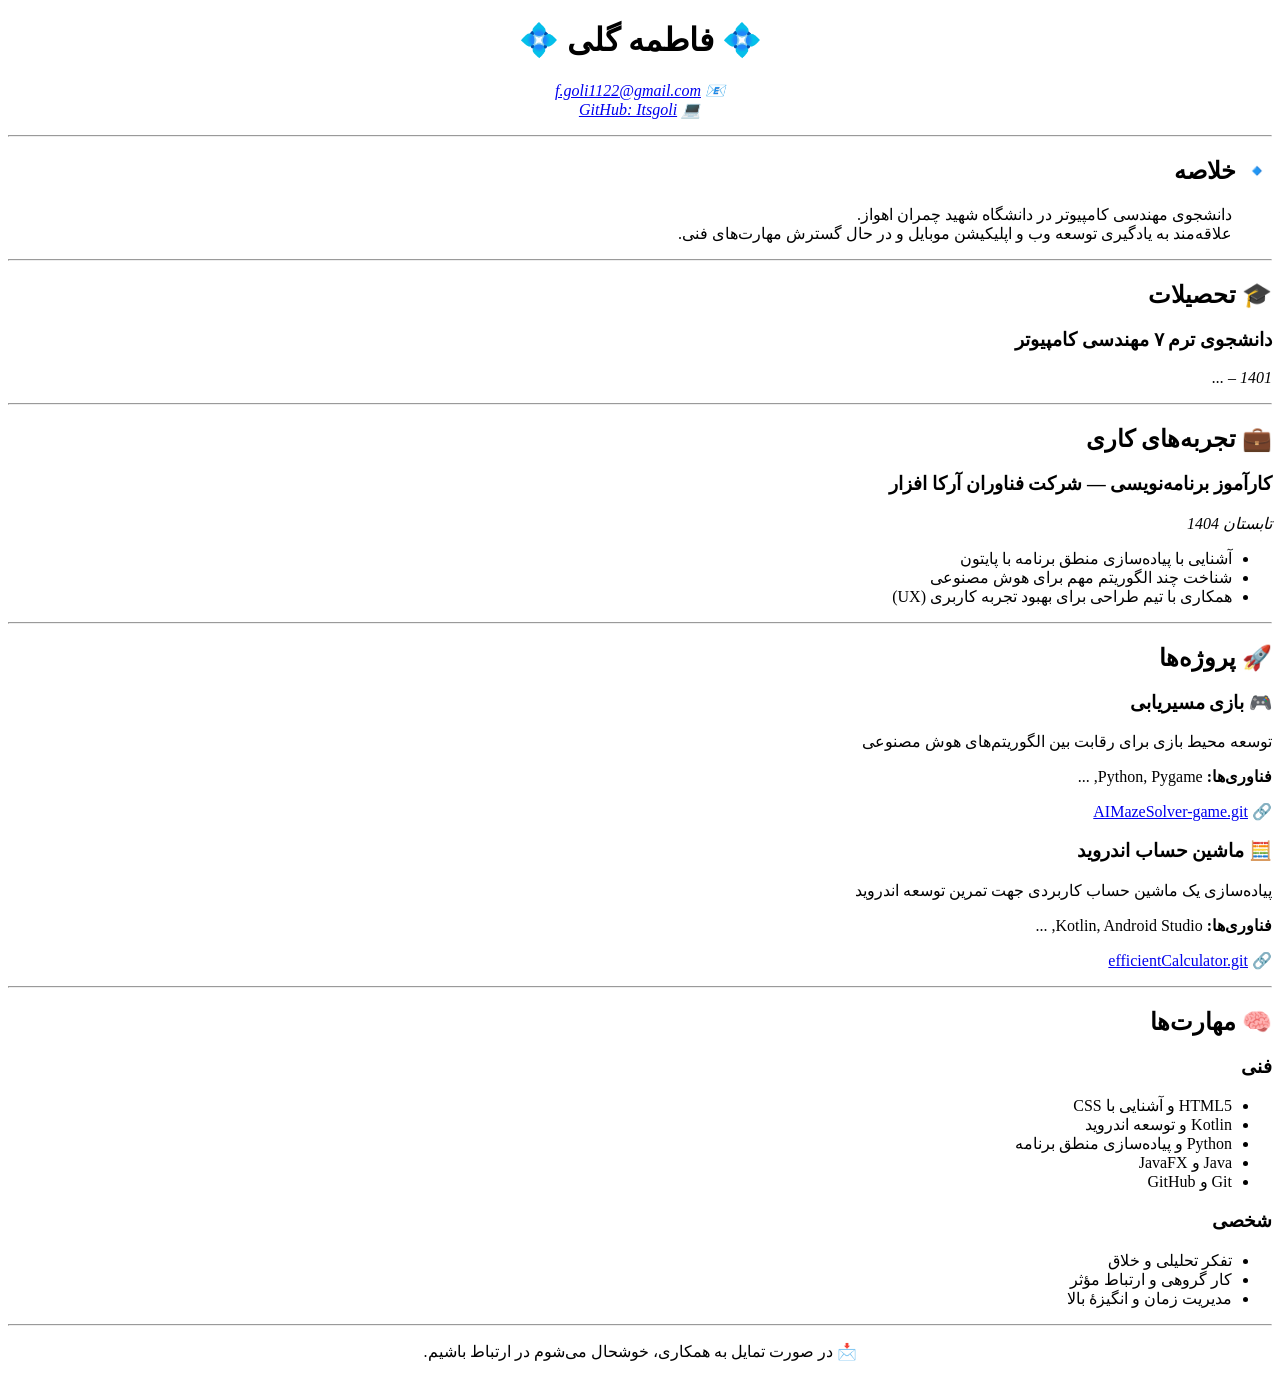
==== index.html @ 6428c562 "Initial commit" ====
<!doctype html>
<html lang="fa" dir="rtl">
<head>
  <meta charset="utf-8" />
  <meta name="viewport" content="width=device-width,initial-scale=1" />
  <title>رزومه شخصی فاطمه گلی</title>
</head>

<body>

  <header>
    <center>
      <h1>💠 <strong>فاطمه گلی</strong> 💠</h1>
      <address>
        <p>
          📧 <a href="mailto:f.goli1122@gmail.com">f.goli1122@gmail.com</a><br>
          💻 <a href="https://github.com/Itsgoli" target="_blank">GitHub: Itsgoli</a>
        </p>
      </address>
    </center>
    <hr>
  </header>

  <main>

    <section>
      <h2>🔹 خلاصه</h2>
      <blockquote>
        دانشجوی مهندسی کامپیوتر در دانشگاه شهید چمران اهواز.<br>
        علاقه‌مند به یادگیری توسعه وب و اپلیکیشن موبایل و در حال گسترش مهارت‌های فنی.
      </blockquote>
      <hr>
    </section>

    <section>
      <h2>🎓 تحصیلات</h2>
      <article>
        <h3>دانشجوی ترم ۷ مهندسی کامپیوتر</h3>
        <p><em>1401 – ...</em></p>
      </article>
      <hr>
    </section>

    <section>
      <h2>💼 تجربه‌های کاری</h2>

      <article>
        <h3>کارآموز برنامه‌نویسی — شرکت فناوران آرکا افزار</h3>
        <p><em>تابستان 1404</em></p>
        <ul>
          <li>آشنایی با پیاده‌سازی منطق برنامه با پایتون</li>
          <li>شناخت چند الگوریتم مهم برای هوش مصنوعی</li>
          <li>همکاری با تیم طراحی برای بهبود تجربه کاربری (UX)</li>
        </ul>
      </article>
      <hr>
    </section>

    <section>
      <h2>🚀 پروژه‌ها</h2>

      <article>
        <h3>🎮 بازی مسیر‌یابی</h3>
        <p>توسعه محیط بازی برای رقابت بین الگوریتم‌های هوش مصنوعی</p>
        <p><strong>فناوری‌ها:</strong> Python, Pygame, ...</p>
        <p>🔗 <a href="https://github.com/Itsgoli/AIMazeSolver-game.git" target="_blank">AIMazeSolver-game.git</a></p>
      </article>

      <article>
        <h3>🧮 ماشین حساب اندروید</h3>
        <p>پیاده‌سازی یک ماشین حساب کاربردی جهت تمرین توسعه اندروید</p>
        <p><strong>فناوری‌ها:</strong> Kotlin, Android Studio, ...</p>
        <p>🔗 <a href="https://github.com/Itsgoli/efficientCalculator.git" target="_blank">efficientCalculator.git</a></p>
      </article>
      <hr>
    </section>

    <section>
      <h2>🧠 مهارت‌ها</h2>

      <h3>فنی</h3>
      <ul>
        <li>HTML5 و آشنایی با CSS</li>
        <li>Kotlin و توسعه اندروید</li>
        <li>Python و پیاده‌سازی منطق برنامه</li>
        <li>Java و JavaFX</li>
        <li>Git و GitHub</li>
      </ul>

      <h3>شخصی</h3>
      <ul>
        <li>تفکر تحلیلی و خلاق</li>
        <li>کار گروهی و ارتباط مؤثر</li>
        <li>مدیریت زمان و انگیزهٔ بالا</li>
      </ul>
    </section>

  </main>

  <footer>
    <hr>
    <center>
      <p>📩 در صورت تمایل به همکاری، خوشحال می‌شوم در ارتباط باشیم.</p>
    </center>
  </footer>

</body>
</html>
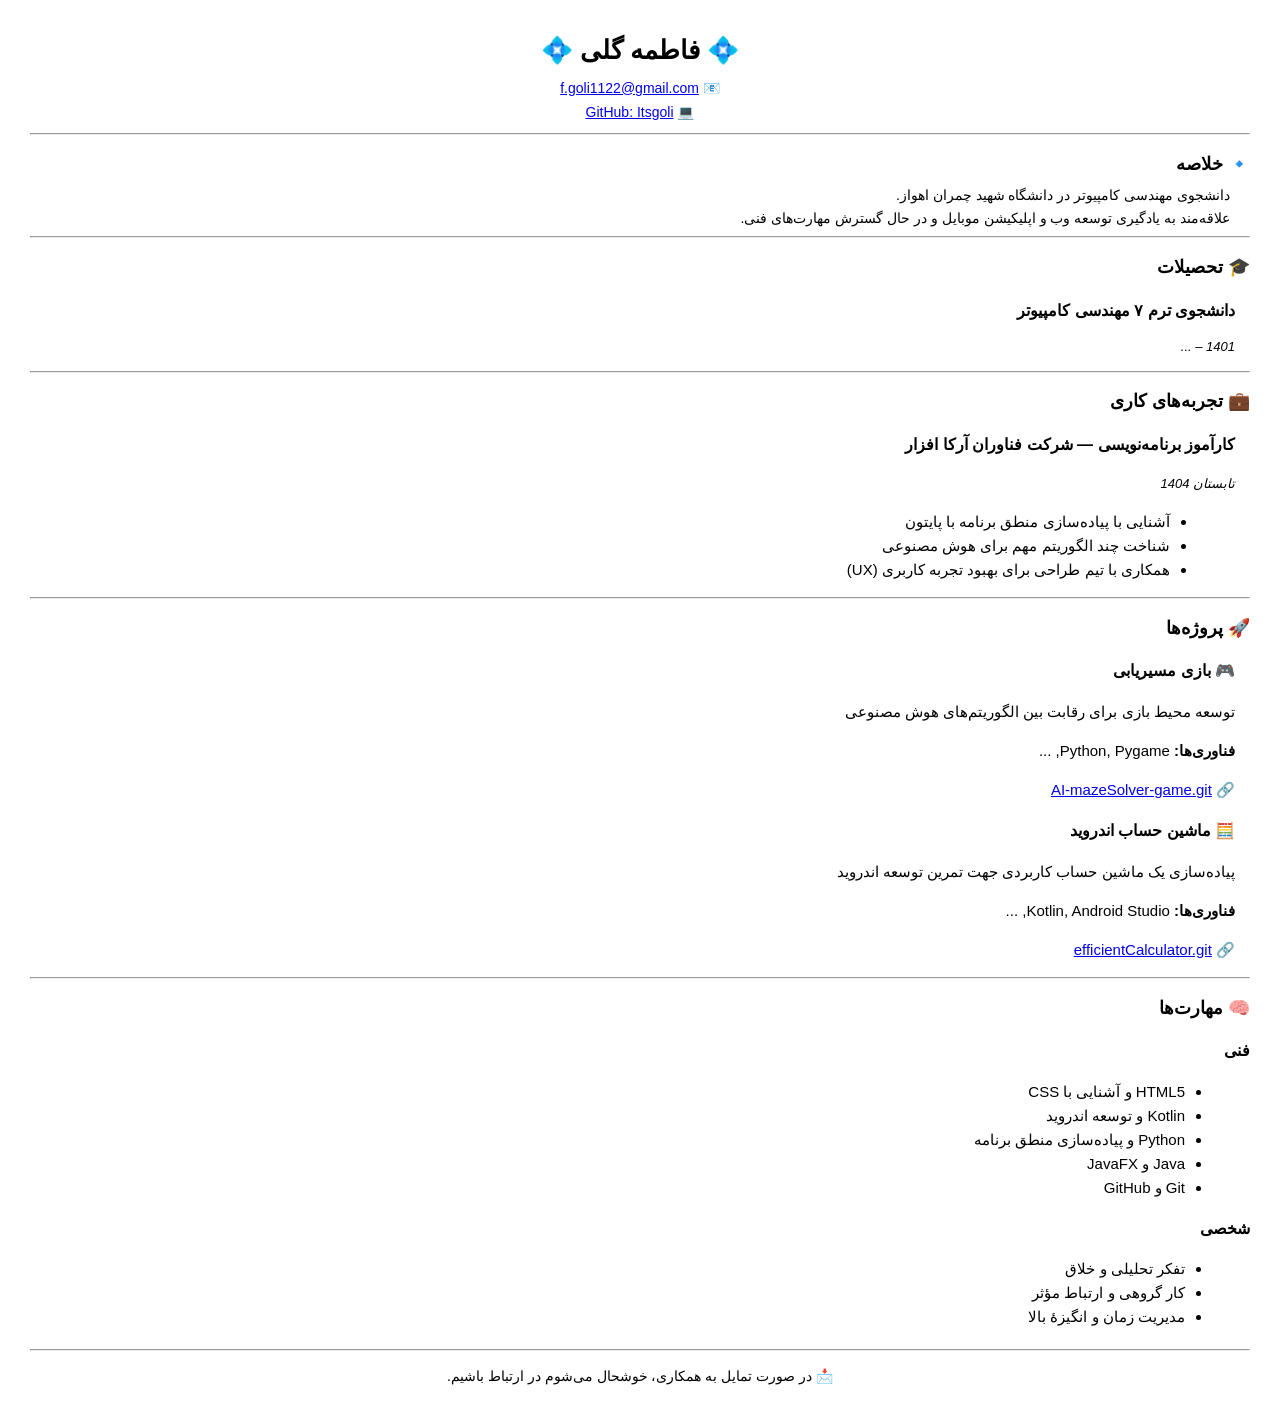
==== commit 8ec61d60: "adding github address" ====
--- a/index.html
+++ b/index.html
@@ -3,29 +3,27 @@
 <head>
   <meta charset="utf-8" />
   <meta name="viewport" content="width=device-width,initial-scale=1" />
-  <title>رزومه شخصی فاطمه گلی</title>
+  <title>رزومه فاطمه گلی</title>
 </head>
 
-<body>
+<body style="font-family: sans-serif; line-height:1.6; margin:30px;">
 
-  <header>
-    <center>
-      <h1>💠 <strong>فاطمه گلی</strong> 💠</h1>
-      <address>
-        <p>
-          📧 <a href="mailto:f.goli1122@gmail.com">f.goli1122@gmail.com</a><br>
-          💻 <a href="https://github.com/Itsgoli" target="_blank">GitHub: Itsgoli</a>
-        </p>
-      </address>
-    </center>
-    <hr>
+  <header style="text-align:center;">
+    <h1 style="font-size:26px; margin-bottom:5px;">💠 <strong>فاطمه گلی</strong> 💠</h1>
+    <p style="font-size:14px; margin:2px;">
+      📧 <a href="mailto:f.goli1122@gmail.com">f.goli1122@gmail.com</a>
+    </p>
+    <p style="font-size:14px; margin:2px;">
+      💻 <a href="https://github.com/Itsgoli" target="_blank">GitHub: Itsgoli</a>
+    </p>
+    <hr style="margin-top:10px;">
   </header>
 
-  <main>
+  <main style="font-size:15px;">
 
     <section>
-      <h2>🔹 خلاصه</h2>
-      <blockquote>
+      <h2 style="font-size:18px; margin-bottom:4px;">🔹 خلاصه</h2>
+      <blockquote style="margin:5px 20px; font-size:14px;">
         دانشجوی مهندسی کامپیوتر در دانشگاه شهید چمران اهواز.<br>
         علاقه‌مند به یادگیری توسعه وب و اپلیکیشن موبایل و در حال گسترش مهارت‌های فنی.
       </blockquote>
@@ -33,21 +31,20 @@
     </section>
 
     <section>
-      <h2>🎓 تحصیلات</h2>
-      <article>
-        <h3>دانشجوی ترم ۷ مهندسی کامپیوتر</h3>
-        <p><em>1401 – ...</em></p>
+      <h2 style="font-size:18px;">🎓 تحصیلات</h2>
+      <article style="margin-right:15px;">
+        <h3 style="font-size:16px; margin-bottom:2px;">دانشجوی ترم ۷ مهندسی کامپیوتر</h3>
+        <p style="font-size:13px;"><em>1401 – ...</em></p>
       </article>
       <hr>
     </section>
 
     <section>
-      <h2>💼 تجربه‌های کاری</h2>
-
-      <article>
-        <h3>کارآموز برنامه‌نویسی — شرکت فناوران آرکا افزار</h3>
-        <p><em>تابستان 1404</em></p>
-        <ul>
+      <h2 style="font-size:18px;">💼 تجربه‌های کاری</h2>
+      <article style="margin-right:15px;">
+        <h3 style="font-size:16px;">کارآموز برنامه‌نویسی — شرکت فناوران آرکا افزار</h3>
+        <p style="font-size:13px;"><em>تابستان 1404</em></p>
+        <ul style="margin-right:25px;">
           <li>آشنایی با پیاده‌سازی منطق برنامه با پایتون</li>
           <li>شناخت چند الگوریتم مهم برای هوش مصنوعی</li>
           <li>همکاری با تیم طراحی برای بهبود تجربه کاربری (UX)</li>
@@ -57,17 +54,17 @@
     </section>
 
     <section>
-      <h2>🚀 پروژه‌ها</h2>
+      <h2 style="font-size:18px;">🚀 پروژه‌ها</h2>
 
-      <article>
-        <h3>🎮 بازی مسیر‌یابی</h3>
+      <article style="margin-right:15px;">
+        <h3 style="font-size:16px;">🎮 بازی مسیر‌یابی</h3>
         <p>توسعه محیط بازی برای رقابت بین الگوریتم‌های هوش مصنوعی</p>
         <p><strong>فناوری‌ها:</strong> Python, Pygame, ...</p>
-        <p>🔗 <a href="https://github.com/Itsgoli/AIMazeSolver-game.git" target="_blank">AIMazeSolver-game.git</a></p>
+        <p>🔗 <a href="https://github.com/Itsgoli/AIMazeSolver-game.git" target="_blank">AI-mazeSolver-game.git</a></p>
       </article>
 
-      <article>
-        <h3>🧮 ماشین حساب اندروید</h3>
+      <article style="margin-right:15px;">
+        <h3 style="font-size:16px;">🧮 ماشین حساب اندروید</h3>
         <p>پیاده‌سازی یک ماشین حساب کاربردی جهت تمرین توسعه اندروید</p>
         <p><strong>فناوری‌ها:</strong> Kotlin, Android Studio, ...</p>
         <p>🔗 <a href="https://github.com/Itsgoli/efficientCalculator.git" target="_blank">efficientCalculator.git</a></p>
@@ -76,10 +73,10 @@
     </section>
 
     <section>
-      <h2>🧠 مهارت‌ها</h2>
+      <h2 style="font-size:18px;">🧠 مهارت‌ها</h2>
 
-      <h3>فنی</h3>
-      <ul>
+      <h3 style="font-size:16px;">فنی</h3>
+      <ul style="margin-right:25px;">
         <li>HTML5 و آشنایی با CSS</li>
         <li>Kotlin و توسعه اندروید</li>
         <li>Python و پیاده‌سازی منطق برنامه</li>
@@ -87,8 +84,8 @@
         <li>Git و GitHub</li>
       </ul>
 
-      <h3>شخصی</h3>
-      <ul>
+      <h3 style="font-size:16px;">شخصی</h3>
+      <ul style="margin-right:25px;">
         <li>تفکر تحلیلی و خلاق</li>
         <li>کار گروهی و ارتباط مؤثر</li>
         <li>مدیریت زمان و انگیزهٔ بالا</li>
@@ -97,11 +94,9 @@
 
   </main>
 
-  <footer>
+  <footer style="text-align:center; font-size:14px; margin-top:20px;">
     <hr>
-    <center>
-      <p>📩 در صورت تمایل به همکاری، خوشحال می‌شوم در ارتباط باشیم.</p>
-    </center>
+    <p>📩 در صورت تمایل به همکاری، خوشحال می‌شوم در ارتباط باشیم.</p>
   </footer>
 
 </body>
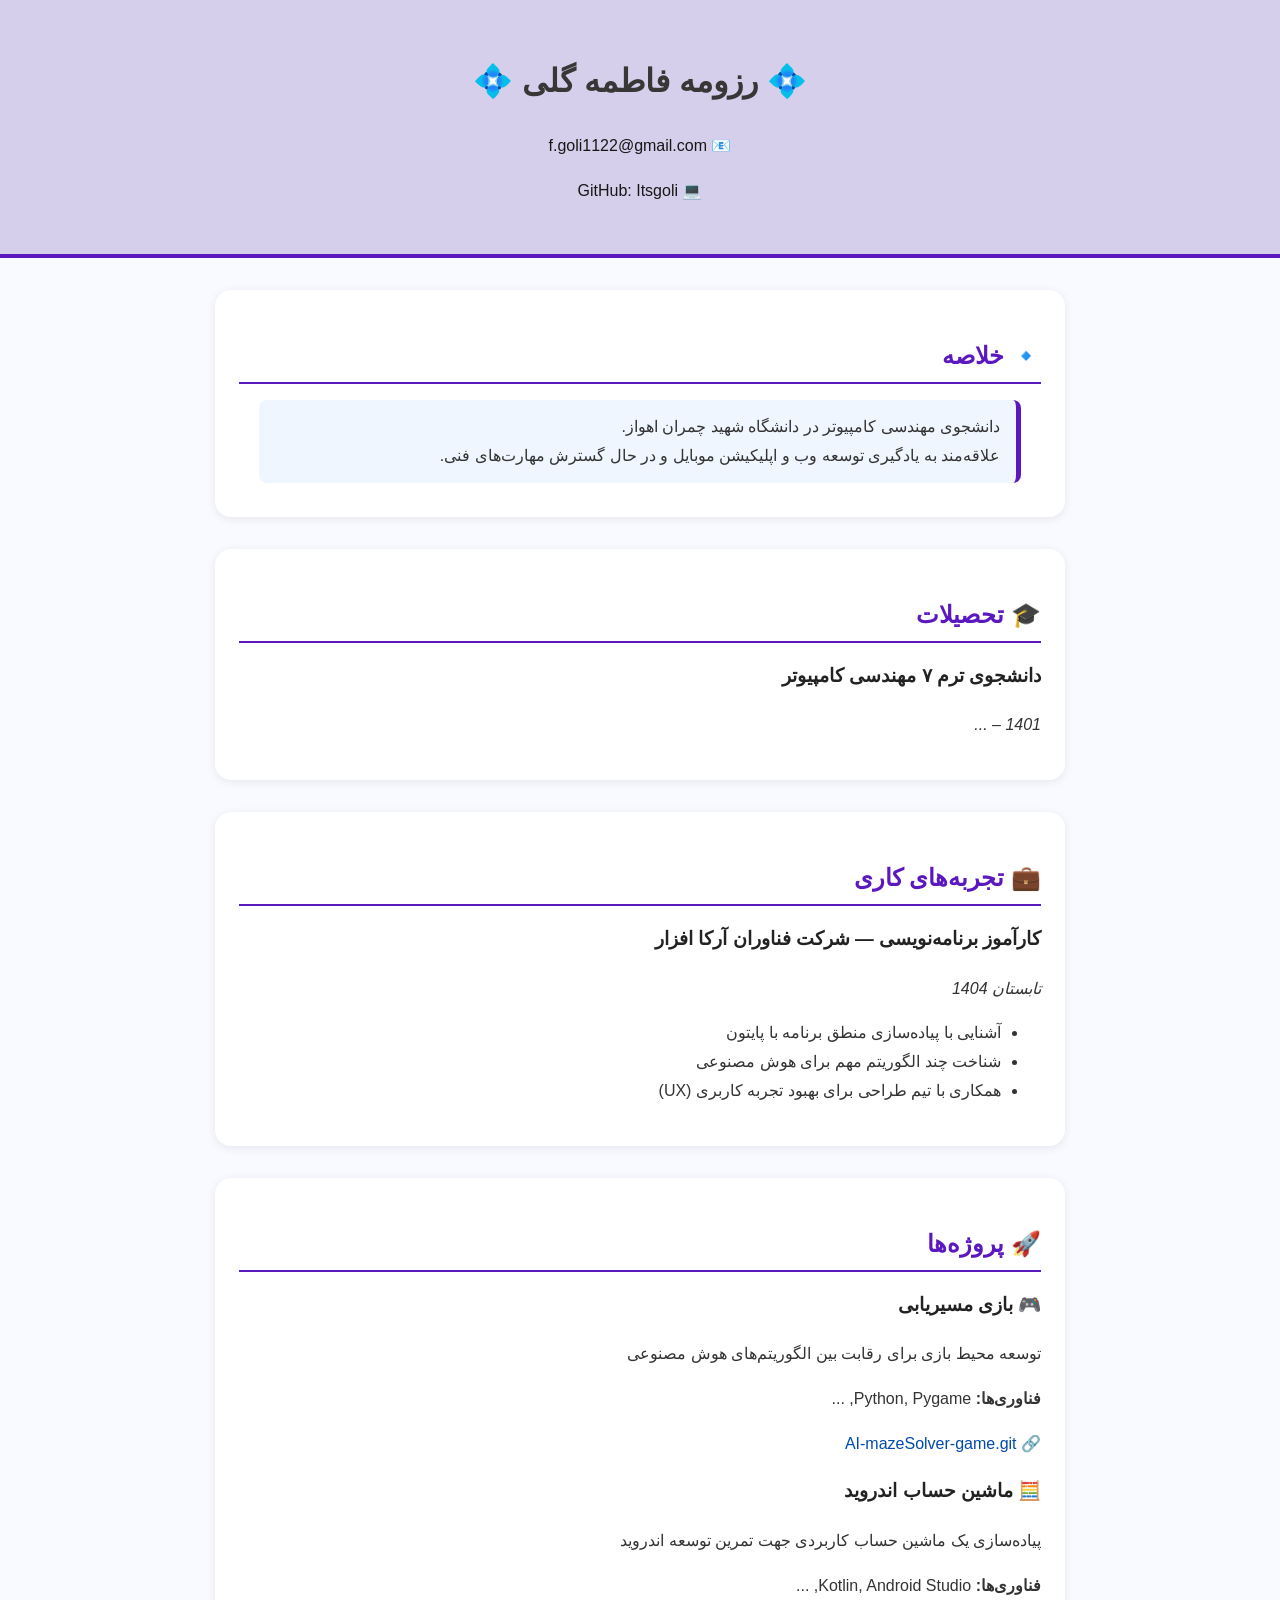
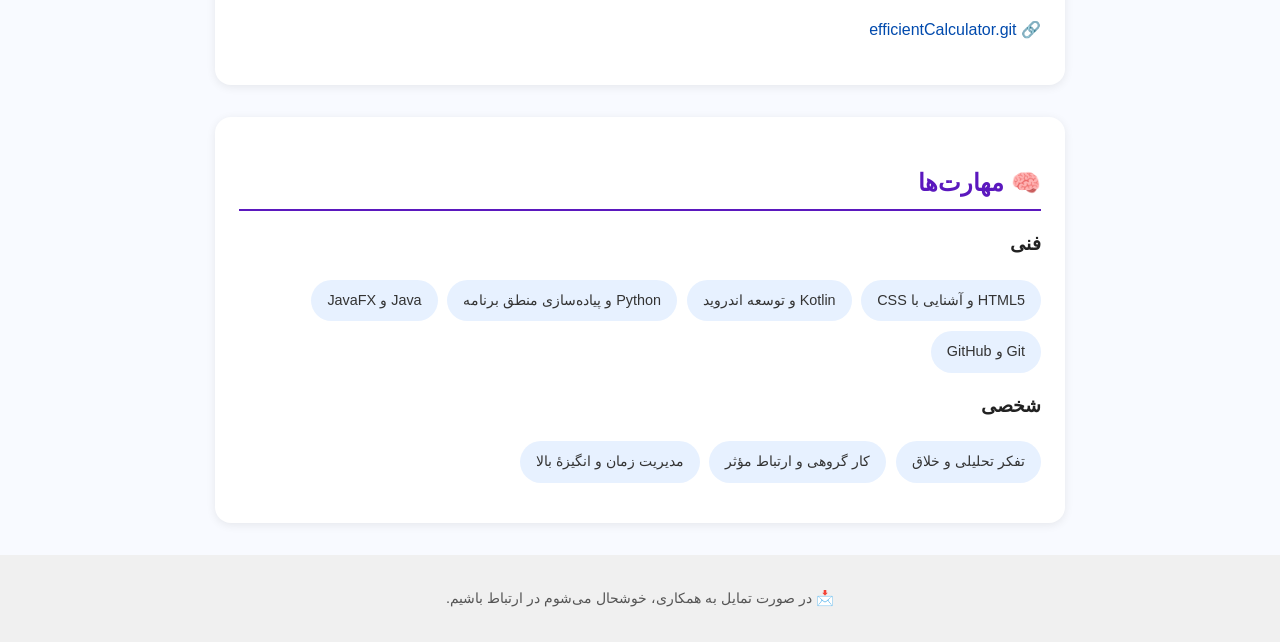
==== commit e225a07d: "added css" ====
--- a/index.html
+++ b/index.html
@@ -4,79 +4,68 @@
   <meta charset="utf-8" />
   <meta name="viewport" content="width=device-width,initial-scale=1" />
   <title>رزومه فاطمه گلی</title>
+  <link rel="stylesheet" href="style.css">
 </head>
 
-<body style="font-family: sans-serif; line-height:1.6; margin:30px;">
-
-  <header style="text-align:center;">
-    <h1 style="font-size:26px; margin-bottom:5px;">💠 <strong>فاطمه گلی</strong> 💠</h1>
-    <p style="font-size:14px; margin:2px;">
-      📧 <a href="mailto:f.goli1122@gmail.com">f.goli1122@gmail.com</a>
-    </p>
-    <p style="font-size:14px; margin:2px;">
-      💻 <a href="https://github.com/Itsgoli" target="_blank">GitHub: Itsgoli</a>
-    </p>
-    <hr style="margin-top:10px;">
+<body>
+  <header>
+    <h1>💠 <strong>رزومه فاطمه گلی</strong> 💠</h1>
+    <p>📧 <a href="mailto:f.goli1122@gmail.com">f.goli1122@gmail.com</a></p>
+    <p>💻 <a href="https://github.com/Itsgoli" target="_blank">GitHub: Itsgoli</a></p>
   </header>
 
-  <main style="font-size:15px;">
-
+  <main>
     <section>
-      <h2 style="font-size:18px; margin-bottom:4px;">🔹 خلاصه</h2>
-      <blockquote style="margin:5px 20px; font-size:14px;">
+      <h2>🔹 خلاصه</h2>
+      <blockquote>
         دانشجوی مهندسی کامپیوتر در دانشگاه شهید چمران اهواز.<br>
         علاقه‌مند به یادگیری توسعه وب و اپلیکیشن موبایل و در حال گسترش مهارت‌های فنی.
       </blockquote>
-      <hr>
     </section>
 
     <section>
-      <h2 style="font-size:18px;">🎓 تحصیلات</h2>
-      <article style="margin-right:15px;">
-        <h3 style="font-size:16px; margin-bottom:2px;">دانشجوی ترم ۷ مهندسی کامپیوتر</h3>
-        <p style="font-size:13px;"><em>1401 – ...</em></p>
+      <h2>🎓 تحصیلات</h2>
+      <article>
+        <h3>دانشجوی ترم ۷ مهندسی کامپیوتر</h3>
+        <p><em>1401 – ...</em></p>
       </article>
-      <hr>
     </section>
 
     <section>
-      <h2 style="font-size:18px;">💼 تجربه‌های کاری</h2>
-      <article style="margin-right:15px;">
-        <h3 style="font-size:16px;">کارآموز برنامه‌نویسی — شرکت فناوران آرکا افزار</h3>
-        <p style="font-size:13px;"><em>تابستان 1404</em></p>
-        <ul style="margin-right:25px;">
+      <h2>💼 تجربه‌های کاری</h2>
+      <article>
+        <h3>کارآموز برنامه‌نویسی — شرکت فناوران آرکا افزار</h3>
+        <p><em>تابستان 1404</em></p>
+        <ul>
           <li>آشنایی با پیاده‌سازی منطق برنامه با پایتون</li>
           <li>شناخت چند الگوریتم مهم برای هوش مصنوعی</li>
           <li>همکاری با تیم طراحی برای بهبود تجربه کاربری (UX)</li>
         </ul>
       </article>
-      <hr>
     </section>
 
     <section>
-      <h2 style="font-size:18px;">🚀 پروژه‌ها</h2>
-
-      <article style="margin-right:15px;">
-        <h3 style="font-size:16px;">🎮 بازی مسیر‌یابی</h3>
+      <h2>🚀 پروژه‌ها</h2>
+      <article>
+        <h3>🎮 بازی مسیر‌یابی</h3>
         <p>توسعه محیط بازی برای رقابت بین الگوریتم‌های هوش مصنوعی</p>
         <p><strong>فناوری‌ها:</strong> Python, Pygame, ...</p>
         <p>🔗 <a href="https://github.com/Itsgoli/AIMazeSolver-game.git" target="_blank">AI-mazeSolver-game.git</a></p>
       </article>
 
-      <article style="margin-right:15px;">
-        <h3 style="font-size:16px;">🧮 ماشین حساب اندروید</h3>
+      <article>
+        <h3>🧮 ماشین حساب اندروید</h3>
         <p>پیاده‌سازی یک ماشین حساب کاربردی جهت تمرین توسعه اندروید</p>
         <p><strong>فناوری‌ها:</strong> Kotlin, Android Studio, ...</p>
         <p>🔗 <a href="https://github.com/Itsgoli/efficientCalculator.git" target="_blank">efficientCalculator.git</a></p>
       </article>
-      <hr>
     </section>
 
     <section>
-      <h2 style="font-size:18px;">🧠 مهارت‌ها</h2>
+      <h2>🧠 مهارت‌ها</h2>
 
-      <h3 style="font-size:16px;">فنی</h3>
-      <ul style="margin-right:25px;">
+      <h3>فنی</h3>
+      <ul class="skills">
         <li>HTML5 و آشنایی با CSS</li>
         <li>Kotlin و توسعه اندروید</li>
         <li>Python و پیاده‌سازی منطق برنامه</li>
@@ -84,20 +73,17 @@
         <li>Git و GitHub</li>
       </ul>
 
-      <h3 style="font-size:16px;">شخصی</h3>
-      <ul style="margin-right:25px;">
+      <h3>شخصی</h3>
+      <ul class="skills">
         <li>تفکر تحلیلی و خلاق</li>
         <li>کار گروهی و ارتباط مؤثر</li>
         <li>مدیریت زمان و انگیزهٔ بالا</li>
       </ul>
     </section>
-
   </main>
 
-  <footer style="text-align:center; font-size:14px; margin-top:20px;">
-    <hr>
+  <footer>
     <p>📩 در صورت تمایل به همکاری، خوشحال می‌شوم در ارتباط باشیم.</p>
   </footer>
-
 </body>
 </html>
--- a/style.css
+++ b/style.css
@@ -0,0 +1,106 @@
+body {
+    font-family: "Vazirmatn", sans-serif;
+    line-height: 1.8;
+    margin: 0;
+    background: #f8faff;
+    color: #333;
+  }
+  
+  header {
+    text-align: center;
+    background: #d6cfec;
+    color: rgb(56, 54, 54);
+    padding: 2rem 1rem;
+    border-bottom: 4px solid #5b18be;
+  }
+  
+  header a {
+    color: #171715;
+    text-decoration: none;
+    transition: color 0.3s;
+  }
+  
+  header a:hover {
+    color: #fff;
+  }
+  
+  main {
+    max-width: 850px;
+    margin: 2rem auto;
+    padding: 0 1rem;
+  }
+  
+  section {
+    background: white;
+    border-radius: 1rem;
+    box-shadow: 0 2px 10px rgba(0,0,0,0.08);
+    margin-bottom: 2rem;
+    padding: 1.5rem;
+  }
+  
+  h2 {
+    color: #5b18be;
+    border-bottom: 2px solid #5b18be;
+    padding-bottom: 0.3rem;
+    margin-bottom: 1rem;
+  }
+  
+  h3 {
+    color: #222;
+    margin-top: 0.5rem;
+  }
+  
+  blockquote {
+    margin: 10px 20px;
+    padding: 0.8rem 1rem;
+    background: #f0f6ff;
+    border-right: 5px solid #5b18be;
+    border-radius: 0.5rem;
+  }
+  
+  .skills {
+    list-style: none;
+    padding: 0;
+    display: flex;
+    flex-wrap: wrap;
+    gap: 0.6rem;
+  }
+  
+  .skills li {
+    background: #e7f1ff;
+    padding: 0.5rem 1rem;
+    border-radius: 25px;
+    font-size: 0.9rem;
+  }
+  
+  a {
+    color: #004aad;
+    text-decoration: none;
+  }
+  
+  a:hover {
+    text-decoration: underline;
+    color: #007bff;
+  }
+  
+  footer {
+    text-align: center;
+    background: #f0f0f0;
+    padding: 1rem;
+    color: #555;
+    font-size: 0.9rem;
+  }
+  
+  @media (max-width: 600px) {
+    header {
+      font-size: 0.9rem;
+      padding: 1rem;
+    }
+    section {
+      padding: 1rem;
+    }
+    h2 {
+      font-size: 1.1rem;
+    }
+  }
+  
